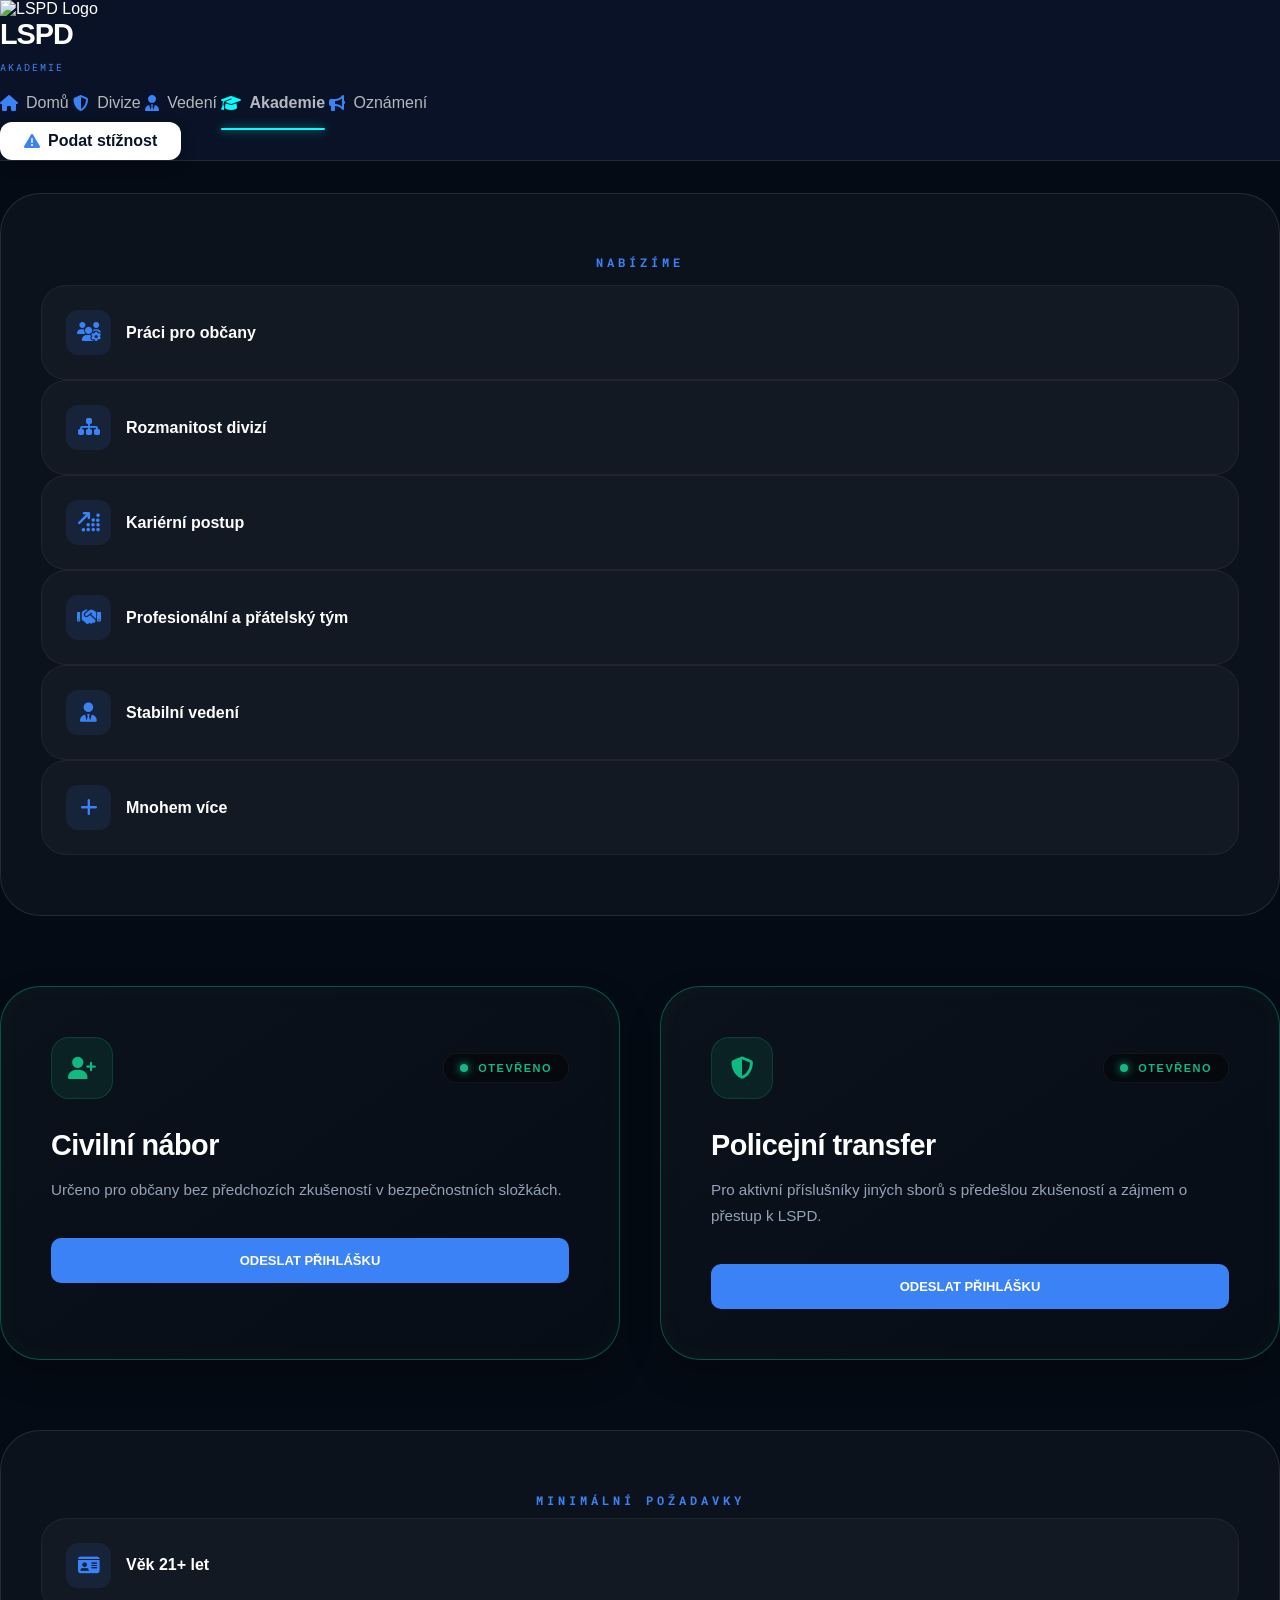
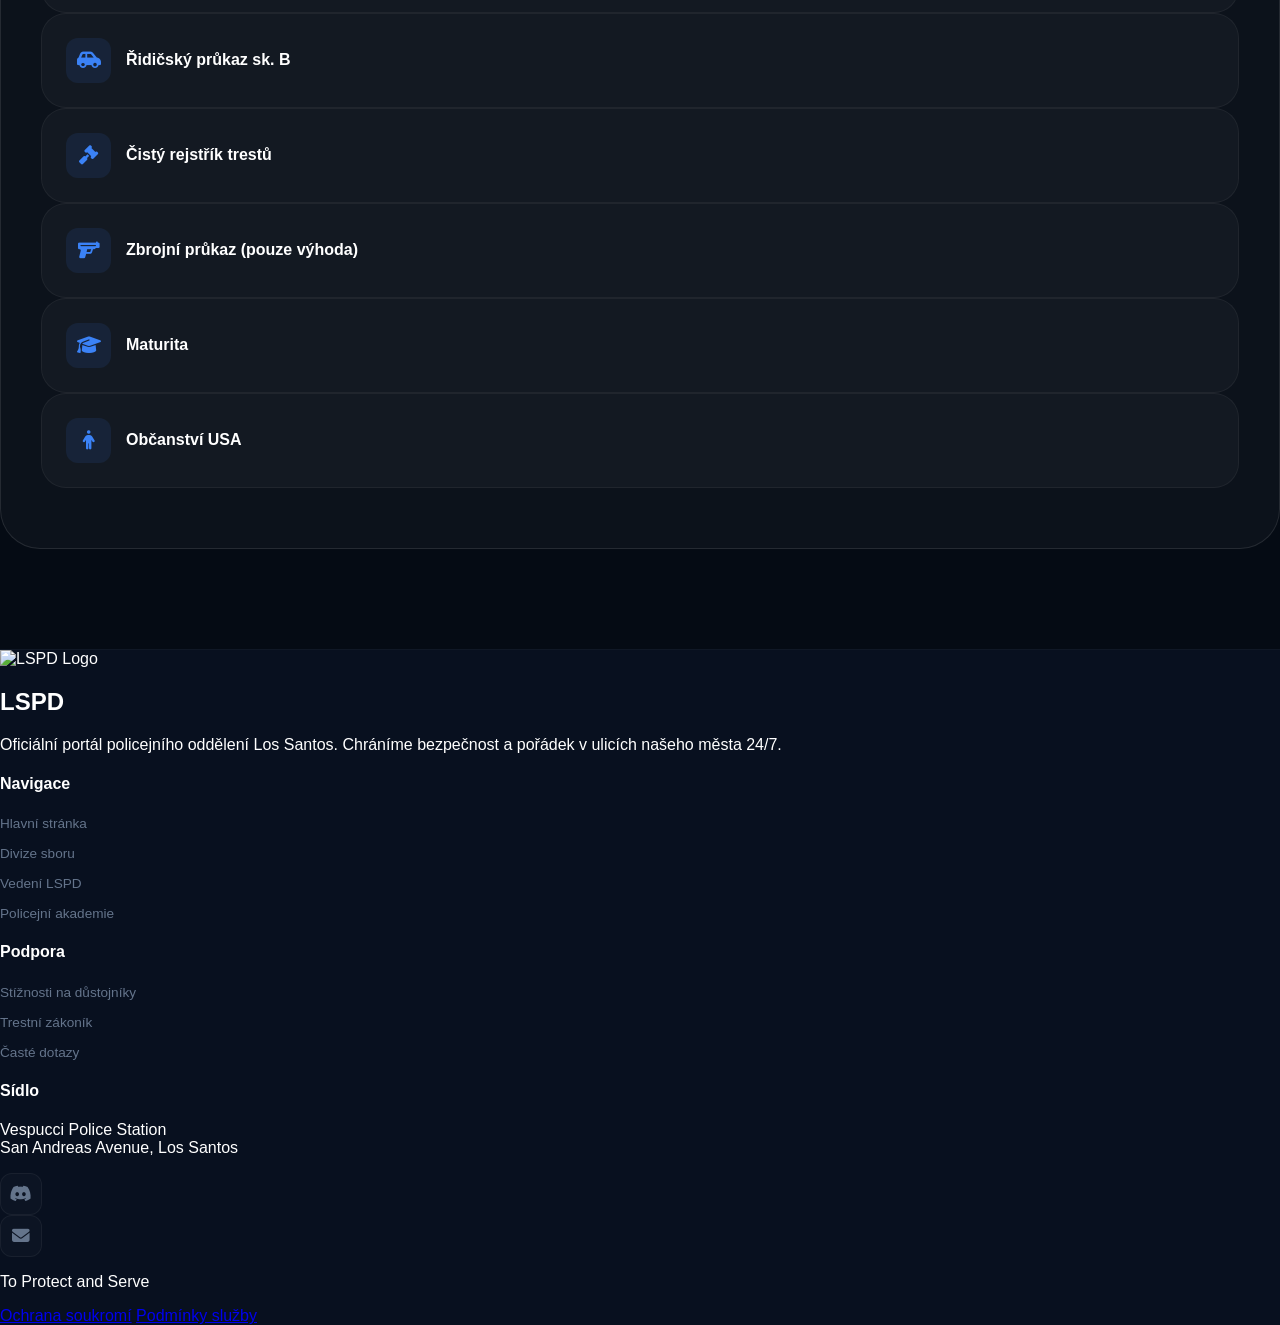
==== academy.html @ b04ff85b "Add files via upload" ====
<!DOCTYPE html>
<html lang="cs">
<head>
    <meta charset="UTF-8">
    <meta name="viewport" content="width=device-width, initial-scale=1.0">
    <title>LSPD | Akademie</title>
    <link rel="icon" type="image/png" href="https://static.wikia.nocookie.net/diamond-city/images/c/c0/LSPD.png">
    <script src="https://cdn.tailwindcss.com"></script>
    <link rel="stylesheet" href="https://cdnjs.cloudflare.com/ajax/libs/font-awesome/6.5.1/css/all.min.css">
    <link rel="stylesheet" href="style.css">
    <style>
  /* Toto okamžitě skryje modré zaškrtávací políčko v rohu */
  .alert-hide-check, input[type="checkbox"] {
    display: none !important;
  }

    .btn-aca { display: flex; align-items: center; justify-content: center; background: #3b82f6; color: #fff; font-weight: 800; text-transform: uppercase; letter-spacing: 1px; border-radius: 12px; height: 60px; width: 100%; text-decoration: none; transition: all 0.3s; border: none; cursor: pointer; font-size: 14px; gap: 10px; }
    .btn-aca:hover { background: #2563eb; transform: translateY(-2px); box-shadow: 0 5px 15px rgba(59,130,246,0.4); }
    .btn-aca.disabled { background: #2a3a4a !important; color: #576574 !important; cursor: not-allowed !important; pointer-events: none !important; transform: none !important; box-shadow: none !important; border: 1px solid rgba(255,255,255,0.05); }
    .mini-card-btn { display: flex; align-items: center; justify-content: center; background: #3b82f6; color: #fff; font-weight: 800; text-transform: uppercase; border-radius: 10px; height: 45px; width: 100%; text-decoration: none; transition: all 0.3s; font-size: 13px; }
    .mini-card-btn:hover { background: #2563eb; transform: translateY(-2px); }
/* TADY JE TEN AUTOMATICKÝ ZÁMEK */
    .status-closed .mini-card-btn { background: #2a3a4a !important; color: #576574 !important; pointer-events: none !important; cursor: not-allowed !important; transform: none !important; box-shadow: none !important; }
/* Volitelně: zčervenání tečky a textu v headeru, když je closed */
    .status-closed .mini-dot { background: #ef4444; }
    .status-closed .mini-status-text { color: #ef4444; }

</style>
</head>
<body class="bg-[#0a1428]">

    <header class="navbar bg-[#0a1428]/95 border-b border-slate-700 sticky top-0 z-50 backdrop-blur-xl">
        <div class="emergency-wrapper">
    <input type="checkbox" id="close-alert" class="alert-hide-check">
    
    <div class="emergency-bar emergency-active">
        <div class="alert-pulse-bg"></div>
        <div class="alert-inner">
            <div class="alert-left">
                <div class="alert-blink-icon">
                    <i class="fa-solid fa-triangle-exclamation"></i>
                </div>
                <div class="alert-text-group">
                    <span class="alert-tag">Nouzový stav</span>
                    <p class="alert-main-text">Zvýšená kriminalita!</p>
                </div>
            </div>
            <label for="close-alert" class="alert-close-btn">
                <i class="fa-solid fa-xmark"></i>
            </label>
        </div>
    </div>
</div>
       
        <div class="max-w-screen-2xl mx-auto px-8 py-5 flex items-center justify-between">
            <div class="flex items-center gap-x-3">
                <img src="https://static.wikia.nocookie.net/diamond-city/images/c/c0/LSPD.png" alt="LSPD Logo" class="h-12 w-auto">
                <div>
                    <h1 class="text-3xl font-bold tracking-tighter text-white">LSPD</h1>
                    <p class="text-[10px] text-blue-400 font-mono tracking-widest -mt-1 uppercase">Akademie</p>
                </div>
            </div>

            <nav class="hidden lg:flex items-center gap-x-8 text-sm font-medium text-white">
                <a href="index.html" class="nav-link"><i class="fa-solid fa-house"></i> Domů</a>
                <a href="divize.html" class="nav-link"><i class="fa-solid fa-shield-halved"></i> Divize</a>
                <a href="vedeni.html" class="nav-link"><i class="fa-solid fa-user-tie"></i> Vedení</a>
                <a href="academy.html" class="nav-link active-link"><i class="fa-solid fa-graduation-cap"></i> Akademie</a>
                <a href="news.html" class="nav-link"><i class="fa-solid fa-bullhorn"></i> Oznámení</a>
            </nav>

            <div class="flex items-center gap-x-4">
                <a href="https://docs.google.com/forms/d/e/1FAIpQLSdk6mGmSan4uDUZUjz5eqShdD3J2PFtNVbVT1d-BDWwVxjZ7Q/viewform?usp=dialog" class="px-6 py-2.5 bg-white text-[#0a1428] hover:bg-red-600 hover:text-white font-semibold text-sm rounded-xl transition-all flex items-center gap-x-2">
                    <i class="fa-solid fa-triangle-exclamation"></i> Podat stížnost
                </a>
            </div>
        </div>
    </header>

<main class="main-content max-w-screen-xl mx-auto px-8 py-12">
    <div class="big-address-card1 ">
        <span class="section-label mb-8 block">Nabízíme</span>
        <div class="grid grid-cols-1 md:grid-cols-3 gap-6">
            <div class="req-item">
                <div class="req-icon"><i class="fa-solid fa-users-gear"></i></div>
                <div class="req-text">Práci pro občany</div>
            </div>
            <div class="req-item">
                <div class="req-icon"><i class="fa-solid fa-sitemap"></i></div>
                <div class="req-text">Rozmanitost divizí</div>
            </div>
            <div class="req-item">
                <div class="req-icon"><i class="fa-solid fa-arrow-up-right-dots"></i></div>
                <div class="req-text">Kariérní postup</div>
            </div>
            <div class="req-item">
                <div class="req-icon"><i class="fa-solid fa-handshake"></i></div>
                <div class="req-text">Profesionální a přátelský tým</div>
            </div>
            <div class="req-item">
                <div class="req-icon"><i class="fa-solid fa-user-tie"></i></div>
                <div class="req-text">Stabilní vedení</div>
            </div>
            <div class="req-item">
                <div class="req-icon"><i class="fa-solid fa-plus"></i></div>
                <div class="req-text">Mnohem více</div>
            </div>
    
        </div>
    </div>
    
    <div class="recruitment-flex-row">
    
    <div class="recruitment-mini-card status-open">
        <div class="mini-card-content">
            <div class="mini-card-header">
                <div class="mini-icon-circle"><i class="fa-solid fa-user-plus"></i></div>
                <div class="mini-status-badge">
                    <span class="mini-dot"></span>
                    <span class="mini-status-text">Otevřeno
                    </span>
                </div>
            </div>
            <h3 class="mini-card-title">Civilní nábor</h3>
            <p class="mini-card-desc">Určeno pro občany bez předchozích zkušeností v bezpečnostních složkách.</p>
            <a href="https://docs.google.com/forms/d/e/1FAIpQLSccGcQjpF6ZzkgGI678cYrGdLzcB1Rc6gubjPWEgQ5ZzR4aVg/viewform?usp=dialog" class="mini-card-btn">Odeslat přihlášku</a>
        </div>
    </div>

    <div class="recruitment-mini-card status-open">
        <div class="mini-card-content">
            <div class="mini-card-header">
                <div class="mini-icon-circle"><i class="fa-solid fa-shield-halved"></i></div>
                <div class="mini-status-badge">
                    <span class="mini-dot"></span>
                    <span class="mini-status-text">Otevřeno</span>
                </div>
            </div>
            <h3 class="mini-card-title">Policejní transfer</h3>
            <p class="mini-card-desc">Pro aktivní příslušníky jiných sborů s předešlou zkušeností a zájmem o přestup k LSPD.</p>
            <a href="https://docs.google.com/forms/d/e/1FAIpQLSeSwsR0RY7hvR1oVAQgV0oMVDDzqEyqUZD5G6RPTfzHWfPNFA/viewform?usp=dialog" class="mini-card-btn">Odeslat přihlášku</a>
        </div>
        </div>
        </div>
    </div>

</div>

    <div class="big-address-card !py-10" >
        <span class="section-label mb-8 block">Minimální požadavky</span>
        <div class="grid grid-cols-1 md:grid-cols-3 gap-6">
            <div class="req-item">
                <div class="req-icon"><i class="fa-solid fa-id-card"></i></div>
                <div class="req-text">Věk 21+ let</div>
            </div>
            <div class="req-item">
                <div class="req-icon"><i class="fa-solid fa-car-side"></i></div>
                <div class="req-text">Řidičský průkaz sk. B</div>
            </div>
            <div class="req-item">
                <div class="req-icon"><i class="fa-solid fa-gavel"></i></div>
                <div class="req-text">Čistý rejstřík trestů</div>
            </div>
            <div class="req-item">
                <div class="req-icon"><i class="fa-solid fa-gun"></i></div>
                <div class="req-text">Zbrojní průkaz (pouze výhoda)</div>
            </div>
            <div class="req-item">
                <div class="req-icon"><i class="fa-solid fa-graduation-cap"></i></div>
                <div class="req-text">Maturita</div>
            </div>
            <div class="req-item">
                <div class="req-icon"><i class="fa-solid fa-person"></i></div>
                <div class="req-text">Občanství USA</div>
            </div>
        </div>
    </div>

</main>

  <footer class="main-footer">
    <div class="max-w-screen-2xl mx-auto px-8 py-16">
        <div class="grid grid-cols-1 md:grid-cols-4 gap-12 mb-16">
            
            <div class="md:col-span-1">
                <div class="flex items-center gap-x-3 mb-6">
                    <img src="https://static.wikia.nocookie.net/diamond-city/images/c/c0/LSPD.png" alt="LSPD Logo" class="h-10 w-auto opacity-80">
                    <h2 class="text-2xl font-black tracking-tighter text-white">LSPD</h2>
                </div>
                <p class="text-slate-500 text-sm leading-relaxed">
                    Oficiální portál policejního oddělení Los Santos. Chráníme bezpečnost a pořádek v ulicích našeho města 24/7.
                </p>
            </div>

            <div>
                <h4 class="text-white font-bold uppercase text-xs tracking-widest mb-6">Navigace</h4>
                <ul class="footer-links">
                    <li><a href="index.html">Hlavní stránka</a></li>
                    <li><a href="divize.html">Divize sboru</a></li>
                    <li><a href="vedeni.html">Vedení LSPD</a></li>
                    <li><a href="academy.html">Policejní akademie</a></li>
                </ul>
            </div>

            <div>
                <h4 class="text-white font-bold uppercase text-xs tracking-widest mb-6">Podpora</h4>
                <ul class="footer-links">
                    <li><a href="https://docs.google.com/forms/d/1sW8FSomtoTWtTk2x8ZR8gZJqjrSR2MvSDOze3cM3F0Y/edit?chromeless=1">Stížnosti na důstojníky</a></li>
                    <li><a href="https://discord.gg/twQmHkRu5R">Trestní zákoník</a></li>
                    
                    <li><a href="#">Časté dotazy</a></li>
                </ul>
            </div>

            <div>
                <h4 class="text-white font-bold uppercase text-xs tracking-widest mb-6">Sídlo</h4>
                <p class="text-slate-500 text-sm mb-4">
                    Vespucci Police Station<br>
                    San Andreas Avenue, Los Santos
                </p>
                <div class="flex gap-4">
                    <a href="#" class="footer-social-icon"><i class="fa-brands fa-discord"></i></a>
                    <a href="https://docs.google.com/forms/d/1-U0PTSVVx-R2bm7Mfep4bvLITmagsBzN_9uMXjS5U7w/viewform?edit_requested=true" class="footer-social-icon"><i class="fa-solid fa-envelope"></i></a>
                </div>
            </div>

        </div>

        <div class="pt-8 border-t border-white/5 flex flex-col md:flex-row justify-between items-center gap-4">
            <p class="text-slate-600 text-xs font-medium uppercase tracking-widest">
                 To Protect and Serve
            </p>
            <div class="flex gap-6">
                <a href="#" class="text-slate-600 hover:text-white text-[10px] uppercase font-bold tracking-tighter transition-colors">Ochrana soukromí</a>
                <a href="#" class="text-slate-600 hover:text-white text-[10px] uppercase font-bold tracking-tighter transition-colors">Podmínky služby</a>
            </div>
        </div>
    </div>
</footer>

</body>
</html>
---- style.css ----
@import url('https://fonts.googleapis.com/css2?family=Inter:wght@400;600;700;800&family=Roboto+Mono:wght@700&display=swap');

:root {
    --accent: #3b82f6;
    --border: rgba(255, 255, 255, 0.1);
    --aqua: #00ffff;
    --academy-blue: #3b82f6;
    --academy-cyan: #06b6d4;
    --academy-green: #10b981;
    --academy-red: #ef4444;
    --academy-bg-card: rgba(255, 255, 255, 0.02);
    --academy-border: rgba(255, 255, 255, 0.05);
}

/* --- TITULKY SEKCÍ --- */
.section-title-box {
    text-align: center;
    margin-bottom: 3rem;
    }
.section-label {
    color: var(--accent);
    font-family: 'Roboto Mono', monospace;
    font-size: 0.75rem;
    letter-spacing: 4px;
    text-transform: uppercase;
    font-weight: 700;
    /* ... tvoje stávající věci ... */
    display: block !important; /* Důležité, aby margin fungoval */
    margin-bottom: 15px !important; /* Tohle vytvoří mezeru pod nápisem LOKÁCIE */

}
.section-title {
    color: white;
    font-size: 30px;
    font-weight: 800;
    margin-top: 10px;
}

/* Toto opraví mezeru u LOKÁCIE a KRONIKA */
.section-title-box .section-label {
    display: block !important;
    margin-bottom: 25px !important; /* Tady si nastav mezeru, jakou chceš */
}

/* Toto zajistí, aby štítky UVNITŘ karet (jako Administratíva) zůstaly v pořádku */
.big-address-card .section-label {
    display: inline-block !important;
    margin-bottom: 10px !important;
}
/* --- ADRESOVÉ KARTY --- */
.big-address-card {
    background: rgba(255, 255, 255, 0.03);
    border: 1px solid var(--border);
    padding: 60px 40px;
    border-radius: 40px !important; 
    text-align: center;
    transition: 0.4s ease;
    color: white;
/* ... tvoje stávající věci ... */
    margin-left: auto !important;
    margin-right: auto !important;
    max-width: 1200px; /* Nastav šířku, aby nebyla přes celou obrazovku */
    margin-top: 50px;
    
}

.big-address-card1 {
    background: rgba(255, 255, 255, 0.03);
    border: 1px solid var(--border);
    padding: 60px 40px;
    border-radius: 40px !important; 
    text-align: center;
    transition: 0.4s ease;
    color: white;
/* ... tvoje stávající věci ... */
    margin-left: auto !important;
    margin-right: auto !important;
    max-width: 1200px; /* Nastav šířku, aby nebyla přes celou obrazovku */
    
    margin-bottom: 50px;
}



.big-address-card:hover {
    transform: translateY(-10px);
    border-color: var(--accent);
    background: rgba(59, 130, 246, 0.02);
    color: aqua;
}
.big-address-card1:hover {
    transform: translateY(-10px);
    border-color: var(--accent);
    background: rgba(59, 130, 246, 0.02);
    color: aqua;
}



.icon-circle {
    width: 80px;
    height: 80px;
    background: rgba(59, 130, 246, 0.1);
    color: var(--accent);
    border-radius: 50%;
    margin: 0 auto 30px;
    display: flex;
    align-items: center;
    justify-content: center;
    font-size: 2rem;
    box-shadow: 0 0 20px rgba(59, 130, 246, 0.1);
}

/* --- MEGA KARTA PRÍBEHU --- */
.story-mega-card {
    background: rgba(255, 255, 255, 0.02) !important;
    border: 1px solid var(--border) !important;
    border-radius: 50px !important; 
    padding: 60px !important;
    max-width: 900px;
    margin: 0 auto;
}

.story-entry {
    display: flex;
    gap: 30px;
}

.story-marker {
    display: flex;
    flex-direction: column;
    align-items: center;
}

.marker-dot {
    width: 12px;
    height: 12px;
    background: var(--accent);
    border-radius: 50%;
}

.marker-line {
    width: 2px;
    flex-grow: 1;
    background: rgba(59, 130, 246, 0.2);
    margin: 5px 0;
}

.story-info {
    padding-bottom: 50px;
}

.story-year {
    color: var(--accent);
    font-family: 'Roboto Mono', monospace;
    font-weight: 700;
    font-size: 0.8rem;
}

.story-info h3 {
    color: white;
    font-size: 1.5rem;
    font-weight: 700;
    margin: 5px 0;
}

.story-info p {
    color: #94a3b8;
    line-height: 1.7;
}

.shadow-glow {
    box-shadow: 0 0 15px var(--accent);
}

.last-entry .story-info { padding-bottom: 0; }

/* --- NAVBAR --- */
.navbar {
    background-color: rgba(10, 20, 40, 0.95) !important;
    backdrop-filter: blur(15px) !important;
    -webkit-backdrop-filter: blur(15px) !important;
    border-bottom: 1px solid rgba(255, 255, 255, 0.1) !important;
    position: sticky;
    top: 0;
    z-index: 1000;
    transition: all 0.3s ease;
}

.navbar h1 {
    font-size: 1.8rem !important;
    font-weight: 800 !important;
    letter-spacing: -1px;
    margin: 0;
    color: #ffffff;
}

.navbar .text-blue-400 {
    color: #3b82f6 !important;
    font-family: 'Roboto Mono', monospace;
    font-size: 10px;
    letter-spacing: 2px;
    text-transform: uppercase;
}

.navbar a {
    text-transform: none !important;
    position: relative;
    display: inline-flex; 
    align-items: center;
    gap: 8px;
    padding: 10px 0; 
    color: rgba(255, 255, 255, 0.7) !important;
    transition: all 0.3s ease;
    text-decoration: none !important;
}

.nav-link {
    color: rgba(255, 255, 255, 0.7) !important;
    display: flex;
    align-items: center;
    gap: 8px;
    position: relative;
    padding: 5px 0;
    transition: all 0.3s ease;
    white-space: nowrap;
}

.nav-link:hover {
    color: #3b82f6 !important;
}

.active-link {
    color: #00ffff !important;
    font-weight: 700 !important;
}

.active-link::after {
    content: '';
    position: absolute;
    bottom: -8px;
    left: 0;
    width: 100%;
    height: 2px;
    background: #00ffff;
    box-shadow: 0 0 10px rgba(0, 255, 255, 0.8);
    border-radius: 10px;
}

.active-link i {
    color: #00ffff !important;
}

.navbar a:not(.active-link)::after {
    display: none;
}

.navbar i {
    font-size: 1rem;
    color: #3b82f6;
}

.navbar a.bg-white {
    background-color: #ffffff !important;
    color: #0a1428 !important;
    padding: 10px 24px !important;
    border-radius: 12px !important;
    font-weight: 700 !important;
    box-shadow: 0 4px 15px rgba(0, 0, 0, 0.2);
}

.navbar a.bg-white:hover {
    background-color: #ef4444 !important;
    color: #ffffff !important;
    box-shadow: 0 0 20px rgba(239, 68, 68, 0.4);
}

main {
    margin-top: 2rem;
    background-image: ;
}

html {
    scroll-padding-top: 90px;
}

/* --- !!! NOVÉ STYLY PRO DIVIZE S FIXNÍM GRIDEM !!! --- */

.division-row {
    display: grid;
    gap: 24px;
    margin-bottom: 24px;
    width: 100%;
}

/* Specifické rozložení řádků podle tvého přání */
.row-3 { grid-template-columns: repeat(3, 1fr); }
.row-4 { grid-template-columns: repeat(4, 1fr); }
.row-2 { grid-template-columns: repeat(2, 1fr); }

.division-card {
    background: linear-gradient(145deg, rgba(255, 255, 255, 0.05) 0%, rgba(255, 255, 255, 0.02) 100%);
    border: 1px solid rgba(255, 255, 255, 0.08);
    border-radius: 40px !important;
    padding: 40px 30px;
    display: flex;
    flex-direction: column;
    align-items: center;
    text-align: center;
    transition: all 0.5s cubic-bezier(0.23, 1, 0.32, 1);
    cursor: pointer;
    overflow: hidden;
    position: relative;
}

.division-card:hover {
    transform: translateY(-12px);
    background: linear-gradient(145deg, rgba(59, 130, 246, 0.08) 0%, rgba(10, 20, 40, 0.5) 100%);
    border-color: var(--aqua);
    box-shadow: 0 20px 40px rgba(0, 0, 0, 0.4);
}

/* Vnitřní ikona divize */
.division-card .icon-circle {
    width: 75px;
    height: 75px;
    background: rgba(255, 255, 255, 0.03);
    border-radius: 22px; 
    margin: 0 auto 20px auto;
    border: 1px solid rgba(255, 255, 255, 0.1);
    box-shadow: none;
    display: flex;
    align-items: center;
    justify-content: center;
}

.division-card:hover .icon-circle {
    transform: scale(1.1) rotate(5deg);
    border-color: currentColor;
    box-shadow: 0 0 25px currentColor;
    background: rgba(255, 255, 255, 0.05);
}

/* Texty v divizích */
.division-card h3.name {
    color: #ffffff !important;
    font-size: 1.6rem;
    font-weight: 800;
    margin-bottom: 5px;
    letter-spacing: -0.5px;
}

.division-card .div-short {
    color: var(--accent);
    font-size: 0.95rem;
    font-weight: 700;
    margin-top: 2px;
}

/* Vysouvací detail pod nadpisem */
.division-card .div-detail {
    max-height: 0;
    opacity: 0;
    transition: all 0.6s cubic-bezier(0.23, 1, 0.32, 1);
    width: 100%;
}

.division-card:hover .div-detail {
    max-height: 500px;
    opacity: 1;
    margin-top: 25px;
}

.division-card .div-detail p {
    color: #cbd5e1 !important;
    font-size: 0.9rem;
    line-height: 1.6;
    margin-bottom: 20px;
}

/* Leader Box (Vedení divize) */
.division-card .leader-box {
    padding: 15px 20px;
    background: rgba(0, 0, 0, 0.3);
    border-radius: 25px;
    border: 1px solid rgba(255, 255, 255, 0.05);
    text-align: center;
    width: 100%;
    display: flex;
    flex-direction: column;
}

.division-card .leader-box .rank-label {
    color: var(--aqua) !important;
    font-size: 0.7rem;
    font-weight: 800;
    letter-spacing: 1.5px;
    margin-bottom: 2px;
}

.division-card .leader-box .leader-name {
    color: #ffffff !important;
    font-size: 1rem;
    font-weight: 700;
    margin: 0;
}

/* --- VEDENIE CARDS (ZACHOVÁNO) --- */
.leader-card {
    background: rgba(255, 255, 255, 0.02);
    border: 1px solid rgba(255, 255, 255, 0.08);
    border-radius: 40px !important;
    overflow: hidden;
    transition: all 0.4s ease;
}

.leader-card:hover {
    transform: translateY(-10px);
    border-color: var(--aqua);
    background: rgba(0, 255, 255, 0.02);
    box-shadow: 0 20px 40px rgba(0, 0, 0, 0.4);
}

.leader-img-container {
    position: relative;
    width: 100%;
    height: 350px;
    overflow: hidden;
}

.leader-img-container img {
    width: 100%;
    height: 100%;
    object-fit: cover;
    transition: transform 0.5s ease;
}

.leader-card:hover img {
    transform: scale(1.05);
}

.rank-tag {
    position: absolute;
    bottom: 20px;
    left: 20px;
    background: #3b82f6;
    color: white;
    padding: 6px 16px;
    border-radius: 12px;
    font-size: 0.75rem;
    font-weight: 800;
    text-transform: uppercase;
    letter-spacing: 1px;
}

.leader-info {
    padding: 30px;
    text-align: left;
}

.leader-callsign {
    color: var(--aqua);
    font-family: 'Roboto Mono', monospace;
    font-size: 0.85rem;
    font-weight: 700;
    margin-bottom: 15px;
}

/* KARTY ROSTERU (ZACHOVÁNO) */
.card-vertical {
    display: flex;
    flex-direction: column;
    transition: all 0.3s ease;
}

.card-vertical:hover {
    transform: translateY(-5px);
    border-color: rgba(0, 255, 255, 0.4);
    background: rgba(0, 255, 255, 0.02);
}

.rank-label { letter-spacing: 2px; font-size:medium; }
.insignia { font-family: 'Roboto Mono', monospace; font-weight: bold; }
.name { letter-spacing: -0.5px; }

/* Responzivita pro řádky */
@media (max-width: 1024px) {
    .row-3, .row-4, .row-2 { grid-template-columns: repeat(2, 1fr); }
}
@media (max-width: 640px) {
    .row-3, .row-4, .row-2 { grid-template-columns: 1fr; }
}

/* --- ACADEMY PREMIUM STYLES --- */

/* --- ZÁKLADNÉ NASTAVENIE KARIET --- */
.academy-card {
    background: var(--academy-bg-card);
    border: 1px solid var(--academy-border);
    border-radius: 40px !important;
    padding: 40px;
    position: relative;
    transition: all 0.4s cubic-bezier(0.4, 0, 0.2, 1);
    height: 100%;
}

.academy-card:hover {
    transform: translateY(-8px);
    background: rgba(255, 255, 255, 0.04);
    border-color: rgba(59, 130, 246, 0.2);
    box-shadow: 0 20px 40px rgba(0, 0, 0, 0.3);
}

/* --- RECRUITMENT STATUS CARD (Hero Banner) --- */
.recruitment-status-card {
    position: relative;
    padding: 60px 40px;
    border-radius: 40px !important;
    background: #0f172a;
    border: 1px solid var(--academy-border);
    overflow: hidden;
    transition: all 0.5s ease;
}

.card-overlay {
    position: absolute;
    inset: 0;
    background: radial-gradient(circle at 50% 0%, rgba(59, 130, 246, 0.15) 0%, transparent 70%);
    pointer-events: none;
    transition: background 0.5s ease;
}

.status-badge {
    background: rgba(255, 255, 255, 0.05);
    border: 1px solid rgba(255, 255, 255, 0.1);
    padding: 6px 14px;
    border-radius: 12px;
    font-size: 11px;
    font-weight: 800;
    color: #94a3b8;
    text-transform: uppercase;
    letter-spacing: 2px;
}

.status-main-text {
    font-size: clamp(2.5rem, 6vw, 4rem);
    font-weight: 950;
    line-height: 1;
    text-transform: uppercase;
    letter-spacing: -2px;
    font-style: italic;
    margin: 15px 0;
}

.status-line {
    width: 80px;
    height: 6px;
    border-radius: 3px;
    margin-bottom: 20px;
}

/* --- STATUS LOGIKA (DYNAMICKÉ FARBY) --- */
/* Otvorený nábor */
.status-open .status-main-text { color: var(--academy-green); text-shadow: 0 0 30px rgba(16, 185, 129, 0.3); }
.status-open .status-line { background: var(--academy-green); box-shadow: 0 0 20px var(--academy-green); }
.status-open .pulse-dot { background: var(--academy-green); box-shadow: 0 0 10px var(--academy-green); animation: pulse-green 2s infinite; }

/* Zatvorený nábor */
.status-closed .status-main-text { color: var(--academy-red); text-shadow: 0 0 30px rgba(239, 68, 68, 0.3); }
.status-closed .status-line { background: var(--academy-red); box-shadow: 0 0 20px var(--academy-red); }
.status-closed .pulse-dot { background: var(--academy-red); box-shadow: 0 0 10px var(--academy-red); animation: pulse-red 2s infinite; }
.status-closed .card-overlay { background: radial-gradient(circle at 50% 0%, rgba(239, 68, 68, 0.12) 0%, transparent 70%); }
.status-closed .apply-action-btn { opacity: 0.5; pointer-events: none; filter: grayscale(1); }

/* --- TLAČIDLÁ PRIHLÁŠOK --- */
.apply-action-btn {
    display: inline-flex;
    align-items: center;
    justify-content: center;
    background: #ffffff;
    color: #0a1428;
    border-radius: 20px;
    font-weight: 900;
    font-size: 16px;
    text-transform: uppercase;
    padding: 18px 35px;
    transition: all 0.3s cubic-bezier(0.4, 0, 0.2, 1);
    box-shadow: 0 10px 30px rgba(255, 255, 255, 0.1);
}

.apply-action-btn:hover {
    transform: scale(1.05) translateY(-3px);
    background: var(--academy-blue);
    color: #ffffff;
    box-shadow: 0 15px 40px rgba(59, 130, 246, 0.4);
}

/* --- POŽIADAVKY (REQS) --- */
.req-item {
    background: rgba(255, 255, 255, 0.03);
    border: 1px solid var(--academy-border);
    padding: 24px;
    border-radius: 25px;
    display: flex;
    align-items: center;
    gap: 15px;
    transition: all 0.3s ease;
}

.req-item:hover {
    background: rgba(59, 130, 246, 0.05);
    border-color: rgba(59, 130, 246, 0.3);
    transform: translateX(10px);
}

.req-icon {
    width: 45px;
    height: 45px;
    background: rgba(59, 130, 246, 0.1);
    color: var(--academy-blue);
    border-radius: 12px;
    display: flex;
    align-items: center;
    justify-content: center;
    font-size: 1.2rem;
}

.req-text {
    color: white;
    font-weight: 700;
}

/* --- TRANSFER PANEL (PREMIUM STYLE) --- */
.transfer-panel {
    background: linear-gradient(135deg, rgba(6, 182, 212, 0.08) 0%, rgba(255, 255, 255, 0.01) 100%);
    border-color: rgba(6, 182, 212, 0.2);
}

.transfer-panel:hover {
    border-color: var(--academy-cyan);
    box-shadow: 0 20px 40px rgba(6, 182, 212, 0.15);
}

.icon-box-premium {
    width: 60px;
    height: 60px;
    background: rgba(6, 182, 212, 0.1);
    border-radius: 18px;
    display: flex;
    align-items: center;
    justify-content: center;
}

/* --- ANIMÁCIE --- */
.pulse-dot {
    width: 10px;
    height: 10px;
    border-radius: 50%;
}

@keyframes pulse-green {
    0% { transform: scale(1); opacity: 1; }
    100% { transform: scale(2.8); opacity: 0; }
}

@keyframes pulse-red {
    0% { transform: scale(1); opacity: 1; }
    100% { transform: scale(2.8); opacity: 0; }
}

/* Fix pre responzivitu textu */
@media (max-width: 768px) {
    .recruitment-status-card { padding: 40px 25px; }
    .status-main-text { font-size: 2.2rem; }
}

/* --- STATUS FARBY (DYNAMICKÉ FARBY + BORDER) --- */

/* Otvorený nábor (Zelený) */
.status-open.recruitment-status-card {
    border-color: rgba(16, 185, 129, 0.4) !important; /* Zelený okraj */
    box-shadow: 0 0 40px rgba(16, 185, 129, 0.1);    /* Jemná vonkajšia žiara */
}
.status-open .status-main-text { 
    color: var(--academy-green); 
    text-shadow: 0 0 30px rgba(16, 185, 129, 0.3); 
}
.status-open .status-line { 
    background: var(--academy-green); 
    box-shadow: 0 0 20px var(--academy-green); 
}
.status-open .pulse-dot { 
    background: var(--academy-green); 
    box-shadow: 0 0 10px var(--academy-green); 
    animation: pulse-green 2s infinite; 
}

/* Zatvorený nábor (Červený) */
.status-closed.recruitment-status-card {
    border-color: rgba(239, 68, 68, 0.4) !important; /* Červený okraj */
    box-shadow: 0 0 40px rgba(239, 68, 68, 0.1);      /* Jemná vonkajšia žiara */
}
.status-closed .status-main-text { 
    color: var(--academy-red); 
    text-shadow: 0 0 30px rgba(239, 68, 68, 0.3); 
}
.status-closed .status-line { 
    background: var(--academy-red); 
    box-shadow: 0 0 20px var(--academy-red); 
}
.status-closed .pulse-dot { 
    background: var(--academy-red); 
    box-shadow: 0 0 10px var(--academy-red); 
    animation: pulse-red 2s infinite; 
}
.status-closed .card-overlay { 
    background: radial-gradient(circle at 50% 0%, rgba(239, 68, 68, 0.12) 0%, transparent 70%); 
}


/* --- UNIFIED FOOTER STYLES --- */

.main-footer {
    background-color: #08101f; /* Ešte o niečo tmavšia ako body */
    border-top: 1px solid rgba(255, 255, 255, 0.03);
    margin-top: 100px;
}

.footer-links {
    list-style: none;
    padding: 0;
    margin: 0;
}

.footer-links li {
    margin-bottom: 12px;
}

.footer-links a {
    color: #64748b; /* Slate-500 */
    text-decoration: none;
    font-size: 0.85rem;
    font-weight: 500;
    transition: all 0.3s ease;
}

.footer-links a:hover {
    color: var(--accent); /* Tvoja modrá farba */
    padding-left: 5px; /* Jemný posun pri hoveri */
}

.footer-social-icon {
    width: 40px;
    height: 40px;
    background: rgba(255, 255, 255, 0.03);
    border: 1px solid rgba(255, 255, 255, 0.05);
    border-radius: 12px;
    display: flex;
    align-items: center;
    justify-content: center;
    color: #94a3b8;
    font-size: 1.1rem;
    transition: all 0.3s ease;
    text-decoration: none;
}

.footer-social-icon:hover {
    background: var(--accent);
    color: white;
    transform: translateY(-3px);
    box-shadow: 0 5px 15px rgba(59, 130, 246, 0.3);
}

/* Fix pre plynulé scrollovanie a okraje */
@media (max-width: 768px) {
    .main-footer { text-align: center; }
    .main-footer .flex, .main-footer .flex-col { align-items: center; justify-content: center; }
    .footer-links a:hover { padding-left: 0; }
}


/* --- NEWS / ANNOUNCEMENTS --- */

/* --- NEWS / ANNOUNCEMENTS --- */

/* --- NEWS / ANNOUNCEMENTS --- */

/* --- NEWS / ANNOUNCEMENTS --- */

/* --- NEWS / ANNOUNCEMENTS --- */

/* Badge "Tlačová správa" - OPRAVA ČERNÉ BARVY */
/* --- JEDNA UNIVERZÁLNÍ KARTA - OPRAVA --- */

.news-card-wrapper {
    display: grid;
    grid-template-columns: 1.2fr 1fr;
    background: #0f172a; /* Tmavé pozadí karty */
    border: 1px solid rgba(255, 255, 255, 0.05);
    border-radius: 40px !important;
    overflow: hidden;
    min-height: 380px;
    height: auto;
    position: relative;
    margin-bottom: 30px;
}

.news-main-card {
    padding: 50px;
    display: flex;
    flex-direction: column;
    justify-content: center;
    z-index: 2;
}

/* TEXTY - OPRAVA ČERNÉ BARVY */
.card-title {
    color: #ffffff !important;
    font-size: 2.8rem;
    font-weight: 900;
    font-style: italic;
    text-transform: uppercase;
    line-height: 1.1;
    margin: 15px 0;
}

.card-text {
    color: #94a3b8 !important; /* Světle šedá čitelná barva */
    font-size: 1rem;
    line-height: 1.6;
}

.news-badge {
    color: #3b82f6 !important;
    font-family: 'Roboto Mono', monospace;
    font-size: 10px;
    font-weight: 800;
    letter-spacing: 2px;
    text-transform: uppercase;
}

.news-date {
    color: rgba(255, 255, 255, 0.3) !important;
    font-family: 'Roboto Mono', monospace;
    font-size: 10px;
    margin-left: 10px;
}

/* ROZBALOVACÍ LOGIKA (ČISTÉ CSS) */
.news-toggle { display: none; } /* Skrytí checkboxu */

.expandable-content {
    max-height: 0;
    overflow: hidden;
    opacity: 0;
    transition: all 0.6s cubic-bezier(0.4, 0, 0.2, 1);
}

.content-divider {
    height: 1px;
    background: rgba(255, 255, 255, 0.05);
    margin: 20px 0;
}

/* AKCE PŘI ZAŠKRTNUTÍ */
.news-toggle:checked ~ .news-main-card .expandable-content {
    max-height: 1000px;
    opacity: 1;
}

/* TLAČÍTKO */
.read-more-btn {
    cursor: pointer;
    margin-top: 30px;
    color: #3b82f6;
    font-weight: 900;
    text-transform: uppercase;
    font-size: 11px;
    display: inline-flex;
    align-items: center;
}

.read-more-btn .hide-text { display: none; }

.news-toggle:checked ~ .news-main-card .read-more-btn .show-text { display: none; }
.news-toggle:checked ~ .news-main-card .read-more-btn .hide-text { display: inline-block; }

/* OBRÁZEK */
.card-image-side { position: relative; background: #1e293b; }
.card-image-side img { width: 100%; height: 100%; object-fit: cover; opacity: 0.8; }
.image-gradient { position: absolute; inset: 0; background: linear-gradient(90deg, #0f172a 0%, transparent 100%); }

/* RESPONZIVITA */
@media (max-width: 1024px) {
    .news-card-wrapper { grid-template-columns: 1fr; }
    .card-image-side { height: 250px; order: -1; }
    .image-gradient { background: linear-gradient(0deg, #0f172a 0%, transparent 100%); }
}

/* --- EMERGENCY BROADCAST BAR --- */

/*.emergency-wrapper{
    width: 100%;
    position: relative;
    z-index: 999;}  /* Aby byl nad vším ostatním */
.emergency-wrapper {
    display: none !important;
}

/* Skrytí checkboxu */
/* Definitivní skrytí toho zaškrtávacího políčka v rohu */ 

/* Logika zavření */
.alert-hide-check:checked + .emergency-bar {
    display: none;
}

.emergency-bar {
    background: #450a0a; /* Velmi tmavě červená */
    border-bottom: 2px solid #ef4444;
    padding: 15px 40px;
    position: relative;
    overflow: hidden;
}

.alert-pulse-bg {
    position: absolute;
    inset: 0;
    background: #ef4444;
    opacity: 0.05;
    animation: alert-pulse-anim 2s infinite ease-in-out;
}

.alert-inner {
    max-width: 1500px;
    margin: 0 auto;
    display: flex;
    align-items: center;
    justify-content: space-between;
    position: relative;
    z-index: 2;
}

.alert-left {
    display: flex;
    align-items: center;
    gap: 20px;
}

.alert-blink-icon {
    width: 40px;
    height: 40px;
    background: #ef4444;
    color: white;
    border-radius: 8px;
    display: flex;
    align-items: center;
    justify-content: center;
    font-size: 1.2rem;
    box-shadow: 0 0 15px rgba(239, 68, 68, 0.4);
    animation: alert-icon-blink 1s infinite alternate;
}

.alert-text-group {
    display: flex;
    flex-direction: column;
}

.alert-tag {
    color: #fca5a5;
    font-family: 'Roboto Mono', monospace;
    font-size: 9px;
    font-weight: 800;
    text-transform: uppercase;
    letter-spacing: 2px;
    margin-bottom: 2px;
}

.alert-main-text {
    color: #ffffff !important;
    font-weight: 700;
    font-size: 1rem;
    margin: 0 !important;
    text-transform: uppercase;
}

.alert-close-btn {
    cursor: pointer;
    color: rgba(255, 255, 255, 0.4);
    font-size: 1.2rem;
    transition: 0.3s;
}

.alert-close-btn:hover {
    color: white;
    transform: scale(1.1);
}

/* --- ANIMACE --- */

@keyframes alert-pulse-anim {
    0% { opacity: 0.05; }
    50% { opacity: 0.2; }
    100% { opacity: 0.05; }
}

@keyframes alert-icon-blink {
    from { transform: scale(1); box-shadow: 0 0 10px rgba(239, 68, 68, 0.4); }
    to { transform: scale(1.1); box-shadow: 0 0 25px rgba(239, 68, 68, 0.8); }
}

/* Responzivita */
@media (max-width: 768px) {
    .emergency-bar { padding: 15px 20px; }
    .alert-main-text { font-size: 0.85rem; }
    .alert-blink-icon { display: none; } /* Na mobilu schováme ikonu pro víc místa */
}

/* Když je checkbox zaškrtnutý, následující prvek .emergency-bar zmizí */
.alert-hide-check:checked + .emergency-bar {
    display: none;
}

/* --- NOVÝ NÁBOROVÝ GRID --- */
/* --- ACADEMY CARDS SIDE-BY-SIDE --- */

/* --- SMART ACADEMY SWITCHER --- */

/* --- PREMIUM ACADEMY SWITCHER --- */

.recruitment-flex-row {
    display: flex;
    gap: 40px; /* Větší mezera mezi levou a pravou kartou */
    width: 100%;
    padding: 20px 0;
    margin-top: 20px; /* Mezera od horního nápisu */
}

.recruitment-mini-card {
    flex: 1;
    background: linear-gradient(145deg, rgba(255, 255, 255, 0.03) 0%, rgba(255, 255, 255, 0.01) 100%);
    border: 1px solid rgba(255, 255, 255, 0.08);
    border-radius: 40px !important; /* Ještě o něco kulatější rohy pro "soft" vzhled */
    padding: 50px; /* Zvětšený vnitřní prostor pro text a tlačítko */
    transition: all 0.5s cubic-bezier(0.23, 1, 0.32, 1);
    position: relative;
    display: flex;
    flex-direction: column;
}

/* --- EFEKTY PRO OTEVŘENO (Zelená) --- */
.status-open {
    border-color: rgba(16, 185, 129, 0.4) !important;
    box-shadow: 0 15px 35px rgba(0, 0, 0, 0.2), inset 0 0 20px rgba(16, 185, 129, 0.05);
}
.status-open:hover {
    border-color: #10b981 !important;
    transform: translateY(-10px);
    box-shadow: 0 20px 40px rgba(16, 185, 129, 0.15);
}
.status-open .mini-icon-circle { 
    background: rgba(16, 185, 129, 0.1);
    color: #10b981; 
    border: 1px solid rgba(16, 185, 129, 0.2);
}

/* --- EFEKTY PRO ZAVŘENO (Červená) --- */
.status-closed {
    border-color: rgba(239, 68, 68, 0.3) !important;
    opacity: 0.85;
}
.status-closed:hover {
    transform: translateY(-5px);
    opacity: 1;
}
.status-closed .mini-icon-circle { 
    background: rgba(239, 68, 68, 0.1);
    color: #ef4444; 
    border: 1px solid rgba(239, 68, 68, 0.2);
}

/* --- VNITŘNÍ PRVKY --- */
.mini-card-header { 
    display: flex; 
    justify-content: space-between; 
    align-items: center; 
    margin-bottom: 30px; 
}

.mini-icon-circle { 
    width: 60px; 
    height: 60px; 
    border-radius: 18px; 
    display: flex; 
    align-items: center; 
    justify-content: center; 
    font-size: 1.4rem; 
    transition: 0.3s;
}

.mini-status-badge { 
    display: flex; 
    align-items: center; 
    gap: 10px; 
    background: rgba(0, 0, 0, 0.4); 
    padding: 8px 16px; 
    border-radius: 14px; 
    border: 1px solid rgba(255, 255, 255, 0.05);
}

.mini-dot { width: 8px; height: 8px; border-radius: 50%; }
.status-open .mini-dot { background: #10b981; box-shadow: 0 0 12px #10b981; animation: alert-pulse-anim 2s infinite; }
.status-closed .mini-dot { background: #ef4444; }

.mini-status-text { 
    font-size: 11px; 
    font-weight: 900; 
    text-transform: uppercase; 
    letter-spacing: 1.5px; 
}

.mini-card-title { 
    color: white; 
    font-size: 1.8rem; 
    font-weight: 900; 
    margin-bottom: 12px; 
    letter-spacing: -0.5px;
}

.mini-card-desc { 
    color: #94a3b8; 
    font-size: 0.95rem; 
    line-height: 1.7; 
    margin-bottom: 35px; 
}

/* --- TLAČÍTKO --- */
.mini-apply-btn {
    display: block; 
    width: 100%; 
    text-align: center; 
    padding: 16px; 
    border-radius: 20px;
    font-weight: 900; 
    text-transform: uppercase; 
    letter-spacing: 1px;
    transition: all 0.3s ease;
    border: none;
    font-size: 14px;
}

.status-open .mini-apply-btn { 
    background: #ffffff; 
    color: #0a1428; 
    box-shadow: 0 10px 20px rgba(0,0,0,0.1);
    cursor: pointer;
}
.status-open .mini-apply-btn:hover { 
    background: #3b82f6; 
    color: white;
    transform: scale(1.02);
    box-shadow: 0 15px 30px rgba(59, 130, 246, 0.3);
}

.status-closed .mini-apply-btn { 
    background: rgba(255, 255, 255, 0.05) !important; 
    color: #475569 !important; 
    cursor: not-allowed;
    border: 1px solid rgba(255, 255, 255, 0.03);
}

@media (max-width: 1100px) {
    .recruitment-flex-row {
        flex-direction: column;
        gap: 30px;
    }
} 

/* Oprava barev pro badge stavu */
.status-open .mini-status-text { 
    color: #10b981 !important; /* Vynucená zelená */
    font-weight: 900;
}

.status-closed .mini-status-text { 
    color: #ef4444 !important; /* Vynucená červená */
    font-weight: 900;
}

/* Pokud je černá i ta tečka, pojďme ji taky pojistit */
.status-open .mini-dot {
    background-color: #10b981 !important;
    box-shadow: 0 0 10px #10b981 !important;
}

.status-closed .mini-dot {
    background-color: #ef4444 !important;
}

/* --- MISSION & VALUES STYLES --- */

/* --- OPRAVA KARET MISE A HODNOT --- */

/* Kontejner pro 3 karty vedle sebe */
/* --- EMERGENCY RESET PRO MISE A HODNOTY --- */

/* ========================================= */
/* CSS: MISSION & VALUES (PREMIUM v3)        */
/* ========================================= */

/* ZÁKLADNÍ NASTAVENÍ SEKCE */
.premium-mission-section {
    padding: 120px 0;
    /* Jemný radiální gradient na pozadí celé sekce pro hloubku */
    position: relative;
    overflow: hidden;
}

/* --- 1. VELKÁ HERO KARTA (Mega Card) --- */
.premium-hero-card {
    /* ZMĚNA: Místo gradientu dáme pevnou tmavou barvu tvého webu */
    background: #0f172a !important; 
    
    backdrop-filter: blur(20px);
    -webkit-backdrop-filter: blur(20px);
    border: 1px solid rgba(59, 130, 246, 0.3) !important;
    border-radius: 50px !important;
    padding: 70px;
    position: relative;
    overflow: hidden;
    margin-bottom: 60px;
    
    /* ZMĚNA: Snížíme stín, aby nepůsobil jako "tma" kolem karty */
    box-shadow: 0 20px 50px rgba(0, 0, 0, 0.3) !important;
    transition: all 0.6s cubic-bezier(0.23, 1, 0.32, 1) !important;
}

/* Hover efekt pro velkou kartu */
.premium-hero-card:hover {
    border-color: rgba(59, 130, 246, 0.6) !important;
    transform: translateY(-8px) scale(1.01);
    box-shadow: 0 50px 100px rgba(0, 0, 0, 0.6), 0 0 30px rgba(59, 130, 246, 0.1);
}

/* Animovaná záře na pozadí velké karty */
.card-glow {
    position: absolute;
    top: -50%;
    left: -50%;
    width: 200%;
    height: 200%;
    background: radial-gradient(circle, rgba(59, 130, 246, 0.08) 0%, transparent 50%);
    transition: 0.8s ease;
    pointer-events: none;
    z-index: 1;
}

.premium-hero-card:hover .card-glow {
    transform: translate(10%, 10%);
    background: radial-gradient(circle, rgba(59, 130, 246, 0.12) 0%, transparent 50%);
}

.hero-card-content { position: relative; z-index: 2; }

/* Typografie velké karty */
.hero-header { display: flex; justify-content: space-between; align-items: center; margin-bottom: 30px; }
.hero-tag {
    color: var(--accent) !important;
    font-family: 'Roboto Mono', monospace;
    font-size: 11px;
    letter-spacing: 4px;
    text-transform: uppercase;
    font-weight: 800;
    background: rgba(59, 130, 246, 0.1);
    padding: 6px 16px;
    border-radius: 10px;
}
.hero-icon-box { font-size: 2.8rem; color: rgba(59, 130, 246, 0.2); transition: 0.3s; }
.premium-hero-card:hover .hero-icon-box { color: var(--accent); transform: rotate(-5deg); }

.hero-title {
    color: #ffffff !important;
    font-size: 3.2rem;
    font-weight: 950;
    font-style: italic;
    text-transform: uppercase;
    line-height: 1.1;
    margin-bottom: 25px;
    letter-spacing: -1.5px;
}

.hero-text {
    color: #cbd5e1 !important;
    font-size: 1.3rem;
    line-height: 1.8;
    max-width: 900px;
    margin-bottom: 50px;
}

/* Footer velké karty */
.hero-footer {
    display: flex;
    justify-content: space-between;
    align-items: flex-end;
    border-top: 1px solid rgba(255, 255, 255, 0.05);
    padding-top: 30px;
    position: relative;
}
.signature-box { display: flex; flex-direction: column; }
.sig-name { color: white !important; font-weight: 800; font-size: 1.2rem; }
.sig-dept { color: var(--accent) !important; font-size: 0.85rem; text-transform: uppercase; letter-spacing: 1px; }
.footer-seal { font-size: 4rem; color: rgba(255, 255, 255, 0.03); position: absolute; right: 0; bottom: -10px; }

/* --- 2. GRID PREMIUM KARET --- */
.values-premium-grid {
    display: grid;
    grid-template-columns: repeat(3, 1fr);
    gap: 30px;
}

.value-premium-card {
    background: rgba(255, 255, 255, 0.02);
    border: 1px solid rgba(255, 255, 255, 0.05) !important;
    border-radius: 40px !important;
    padding: 50px 40px;
    text-align: center;
    position: relative;
    overflow: hidden;
    transition: all 0.5s cubic-bezier(0.23, 1, 0.32, 1) !important;
}

/* Hover efekty pro malé karty */
.value-premium-card:hover {
    background: rgba(255, 255, 255, 0.04) !important;
    transform: translateY(-15px) scale(1.02);
    border-color: var(--accent) !important;
    box-shadow: 0 30px 60px rgba(0, 0, 0, 0.5);
}

/* Animovaný proužek navrchu při hoveru */
.v-card-loader {
    position: absolute;
    top: 0; left: 0;
    width: 0%; height: 3px;
    background: var(--accent);
    transition: width 0.5s ease;
}
.value-premium-card:hover .v-card-loader { width: 100%; }

/* Ikona v kartě */
.v-icon-wrapper {
    width: 75px; height: 75px;
    background: rgba(59, 130, 246, 0.1);
    color: var(--accent);
    border-radius: 20px;
    display: flex; align-items: center; justify-content: center;
    font-size: 2rem;
    margin: 0 auto 30px;
    transition: 0.4s cubic-bezier(0.175, 0.885, 0.32, 1.275); /* Bounce efekt */
}

.value-premium-card:hover .v-icon-wrapper {
    background: var(--accent);
    color: white;
    transform: rotate(10deg) scale(1.1);
    box-shadow: 0 0 25px rgba(59, 130, 246, 0.4);
}

/* Typografie malých karet */
.mini-title {
    color: #ffffff !important;
    font-size: 1.9rem;
    font-weight: 900;
    text-transform: uppercase;
    margin-bottom: 15px;
    letter-spacing: -0.5px;
}

.mini-text {
    color: #94a3b8 !important;
    font-size: 1rem;
    line-height: 1.7;
}

/* Modrá linka, která se vysune zespodu */
.v-card-footer-line {
    position: absolute;
    bottom: 0; left: 0;
    width: 0%; height: 3px;
    background: linear-gradient(90deg, var(--accent), var(--aqua));
    transition: width 0.4s ease;
}
.value-premium-card:hover .v-card-footer-line { width: 100%; }

/* --- RESPONZIVITA --- */
@media (max-width: 1100px) {
    .values-premium-grid { grid-template-columns: 1fr; }
    .premium-hero-card { padding: 40px; }
    .hero-title { font-size: 2.2rem; }
    .hero-text { font-size: 1.15rem; max-width: 100%; }
}

.hero-card-overlay {
    display: none !important;
}

/* Definitivní odstranění tmavých vrstev a záře */
.hero-card-overlay, 
.card-glow {
    display: none !important;
}

/* Zajištění, že pozadí sekce pod tím nebude dělat neplechu */
.premium-mission-section {
    background: transparent !important; /* Pokud chceš vidět jen pozadí celého webu */
}


.station-container-final { display: grid; grid-template-columns: 1fr 1fr; gap: 20px; width: 100%; margin-top: 30px; }
.station-card-v2 { background: rgba(255, 255, 255, 0.02); border: 1px solid rgba(255,255,255,0.05); border-radius: 25px; padding: 40px 20px; display: flex; flex-direction: column; align-items: center; text-align: center; transition: 0.3s; }
.station-card-v2:hover { background: rgba(255, 255, 255, 0.02); border-color: #3b82f6; transform: translateY(-5px); }
.icon-box-v2 { width: 70px; height: 70px; background: rgba(59,130,246,0.1); color: #3b82f6; border-radius: 50%; display: flex; align-items: center; justify-content: center; font-size: 28px; margin-bottom: 25px; box-shadow: 0 0 20px rgba(59,130,246,0.1); }
.st-label { color: #3b82f6; font-size: 11px; font-weight: 900; text-transform: uppercase; letter-spacing: 3px; margin-bottom: 15px; }
.st-name { color: #fff; font-size: 18px; font-weight: 700; margin-bottom: 8px; }
.st-desc { color: rgba(255,255,255,0.7); font-size: 14px; line-height: 1.6; max-width: 80%; }

/* ==========================================================================
   HLAVNÍ NASTAVENÍ A CHYTRÝ GRID
   ========================================================================== */
body {
    background-color: #050b14;
    color: #ffffff;
    font-family: 'Segoe UI', Roboto, -apple-system, sans-serif;
    margin: 0;
    overflow-x: hidden;
}

/* Hlavní kontejner pro mřížku 5 karet (3 nahoře, 2 dole vycentrované) */
.bureau-grid {
    display: grid;
    grid-template-columns: repeat(6, 1fr);
    gap: 30px;
}

/* První 3 karty zaberou 2 sloupce z 6 (celkem 3 vedle sebe) */
.bureau-card.top-row {
    grid-column: span 2;
}

/* Spodní 2 karty zaberou také 2 sloupce, ale posuneme je ke středu */
.bureau-card.bottom-row-1 {
    grid-column: 2 / span 2;
}
.bureau-card.bottom-row-2 {
    grid-column: 4 / span 2;
}

/* Responsivita pro tablety a mobily */
@media (max-width: 1150px) {
    .bureau-grid { grid-template-columns: repeat(2, 1fr); gap: 20px; }
    .bureau-card.top-row, .bureau-card.bottom-row-1, .bureau-card.bottom-row-2 { grid-column: span 1; }
}
@media (max-width: 768px) {
    .bureau-grid { grid-template-columns: 1fr; }
}

/* ==========================================================================
   NEONOVÉ DESIGNY KARET (HOVER EFEKTY)
   ========================================================================== */
.bureau-card {
    background: linear-gradient(145deg, #0d1b2e 0%, #081220 100%);
    border: 1px solid rgba(255, 255, 255, 0.05);
    border-radius: 70px;
    height: 400px;
    position: relative;
    overflow: hidden;
    display: flex;
    flex-direction: column;
    align-items: center;
    padding: 30px;
    text-align: center;
    transition: all 0.5s cubic-bezier(0.4, 0, 0.2, 1);
}

.bureau-card:hover {
    transform: translateY(-8px);
}

/* Specifické neonové záře a horní linky pro každý útvar */
.bureau-card.psb-theme:hover { border-color: #2563eb; box-shadow: 0 10px 40px rgba(37, 99, 235, 0.15); }
.bureau-card.db-theme:hover { border-color: #9333ea; box-shadow: 0 10px 40px rgba(147, 51, 234, 0.15); }
.bureau-card.ctsob-theme:hover { border-color: #dc2626; box-shadow: 0 10px 40px rgba(220, 38, 38, 0.15); }
.bureau-card.tsb-theme:hover { border-color: #f97316; box-shadow: 0 10px 40px rgba(249, 115,  orange, 0.15); }
.bureau-card.tb-theme:hover { border-color: #db2777; box-shadow: 0 10px 40px rgba(219, 39, 119, 0.15); }

/* Vnitřní dekorační barevná linka navíc */
.card-glow-line {
    position: absolute;
    top: 0;
    left: 0;
    width: 100%;
    height: 3px;
}

/* ==========================================================================
   STRUKTURA OBSAHU (SKRÝVÁNÍ / VYSOUVÁNÍ)
   ========================================================================== */

   .card-icon-box {
    width: 70px;
    height: 70px;
    background: rgba(255, 255, 255, 0.02);
    border: 1px solid rgba(255, 255, 255, 0.05);
    border-radius: 50%;
    display: flex;
    align-items: center;
    justify-content: center;
    font-size: 26px;
    margin-bottom: 20px;
    transition: all 0.5s ease;
}
.bureau-card:hover .card-icon-box {
    transform: scale(1.1) rotate(5deg);
    background: rgba(255, 255, 255, 0.05);
}

.static-desc {
    color: #94a3b8;
    font-size: 14px;
    line-height: 1.6;
    margin-top: 20px;
    padding: 0 10px;
    transition: all 0.3s ease;
}

/* Zde je ta změna: Místo "opacity: 0" změníme popisek na neviditelný, 
   ale necháme ho fyzicky držet místo a přidáme mu obří padding shora! */
.bureau-card:hover .static-desc {
    color: transparent; /* Text zprůhlední, ale nezmizí jeho prostor */
    padding-top: 60px;  /* <--- Tímto paddingem stlačíš všechno pod ním dolů a vytvoříš mezeru */
    pointer-events: none;
}

/* Vyjíždějící sekce s podútvary */
.hover-details {
    position: absolute;
    bottom: 30px;
    left: 30px;
    right: 30px;
    top: 190px; /* <--- ZMĚŇ TOHO Z 150px NEBO 160px NA 190px NEBO 200px */
    opacity: 0;
    transform: translateY(30px);
    pointer-events: none;
    transition: all 0.5s cubic-bezier(0.4, 0, 0.2, 1);
    display: flex;
    flex-direction: column;
    justify-content: space-between;
}
/* Při najetí se sekce zviditelní a skočí na místo */
.bureau-card:hover .hover-details {
    opacity: 1;
    transform: translateY(0);
    pointer-events: auto;
}

.subdivisions-list {
    background: #060d18;
    border: 1px solid rgba(255, 255, 255, 0.03);
    border-radius: 14px;
    padding: 15px;
    text-align: left;
    overflow-y: auto;
    max-height: 160px;
}

/* Vylepšený tenký scrollbar v seznamech */
.subdivisions-list::-webkit-scrollbar { width: 4px; }
.subdivisions-list::-webkit-scrollbar-track { background: transparent; }
.subdivisions-list::-webkit-scrollbar-thumb { background: rgba(255, 255, 255, 0.1); border-radius: 10px; }
.subdivisions-list::-webkit-scrollbar-thumb:hover { background: rgba(255, 255, 255, 0.2); }

/* ==========================================================================
   EMERGENCY BAR & DESIGN PRVKY
   ========================================================================== */
.emergency-wrapper { width: 100%; position: relative; z-index: 100; }
.emergency-bar {
    background: linear-gradient(90deg, #5c0f0f 0%, #b91c1c 50%, #5c0f0f 100%);
    border-bottom: 2px solid #ef4444;
    padding: 12px 24px;
    position: relative;
    overflow: hidden;
    transition: all 0.5s ease;
}
.alert-pulse-bg {
    position: absolute;
    top: 0; left: 0; width: 100%; height: 100%;
    background: #ef4444; opacity: 0.15;
    animation: pulseGlow 2s infinite ease-in-out;
}
.alert-inner { max-width: 1400px; margin: 0 auto; display: flex; justify-content: space-between; align-items: center; position: relative; z-index: 2; }
.alert-blink-icon { animation: blinkEffect 1s infinite steps(2, start); color: #fff; }
.alert-tag { background: #ffffff; color: #b91c1c; font-size: 10px; font-weight: 900; text-transform: uppercase; padding: 2px 6px; border-radius: 4px; }
.alert-close-btn { color: rgba(255,255,255,0.6); cursor: pointer; transition: 0.2s; }
.alert-close-btn:hover { color: #fff; }

#close-alert:checked ~ .emergency-bar { max-height: 0; padding-top: 0; padding-bottom: 0; border: none; opacity: 0; pointer-events: none; }
.alert-hide-check { display: none !important; }

/* Podtržení nadpisu */
.section-title-box .section-title { position: relative; display: inline-block; }
.section-title-box .section-title::after {
    content: ''; position: absolute; bottom: -12px; left: 50%; transform: translateX(-50%);
    width: 60px; height: 3px; background: #3b82f6; border-radius: 10px;
}

/* Footer odkazové animace */
.footer-links li a { color: #64748b; transition: all 0.2s ease; display: inline-block; }
.footer-links li a:hover { color: #3b82f6; transform: translateX(4px); }
.footer-social-icon {
    width: 40px; height: 40px; background: rgba(255,255,255,0.02); border: 1px solid rgba(255,255,255,0.05);
    border-radius: 12px; display: flex; align-items: center; justify-content: center; color: #64748b; transition: all 0.3s;
}
.footer-social-icon:hover { background: #2563eb; color: #fff; border-color: #3b82f6; transform: translateY(-3px); box-shadow: 0 5px 15px rgba(59,130,246,0.3); }

/* KEYFRAMES ANIMACÍ */
@keyframes pulseGlow { 0%, 100% { opacity: 0.1; } 50% { opacity: 0.25; } }
@keyframes blinkEffect { 0% { opacity: 0.2; } 100% { opacity: 1; } }
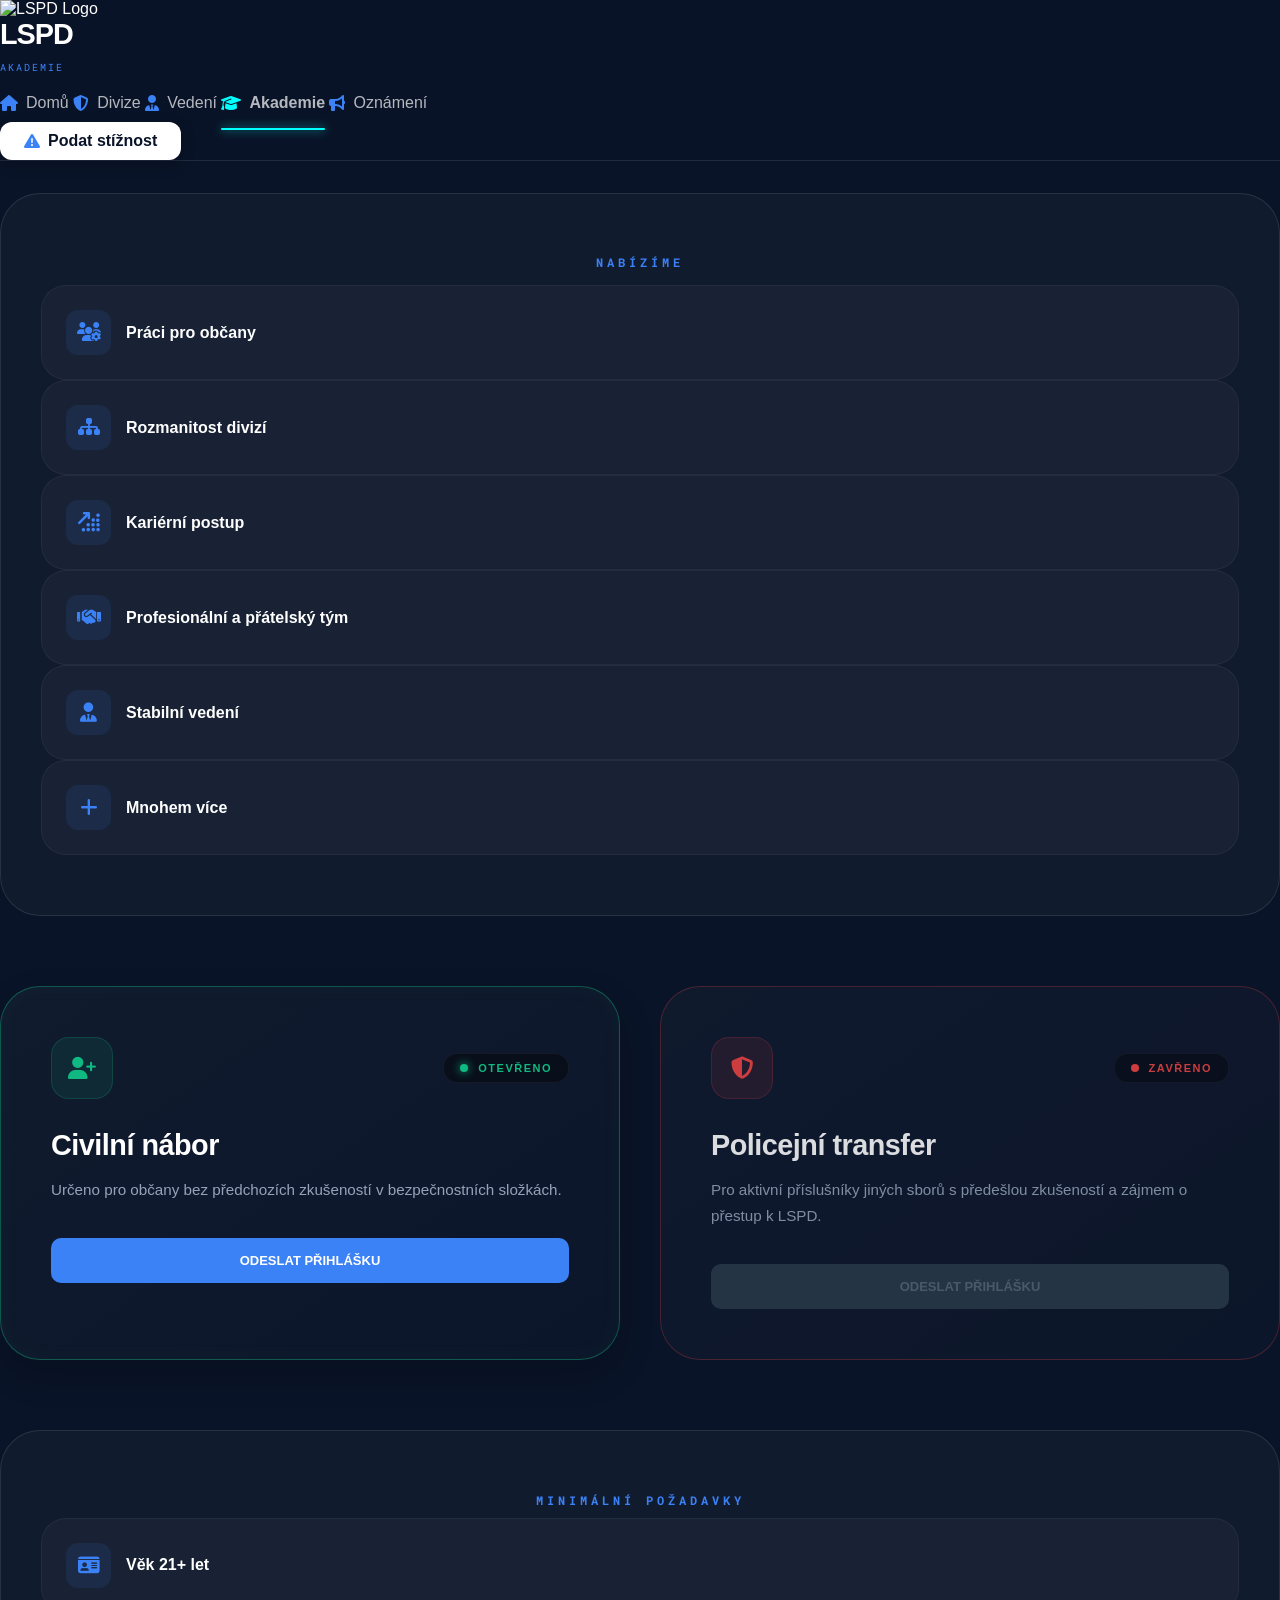
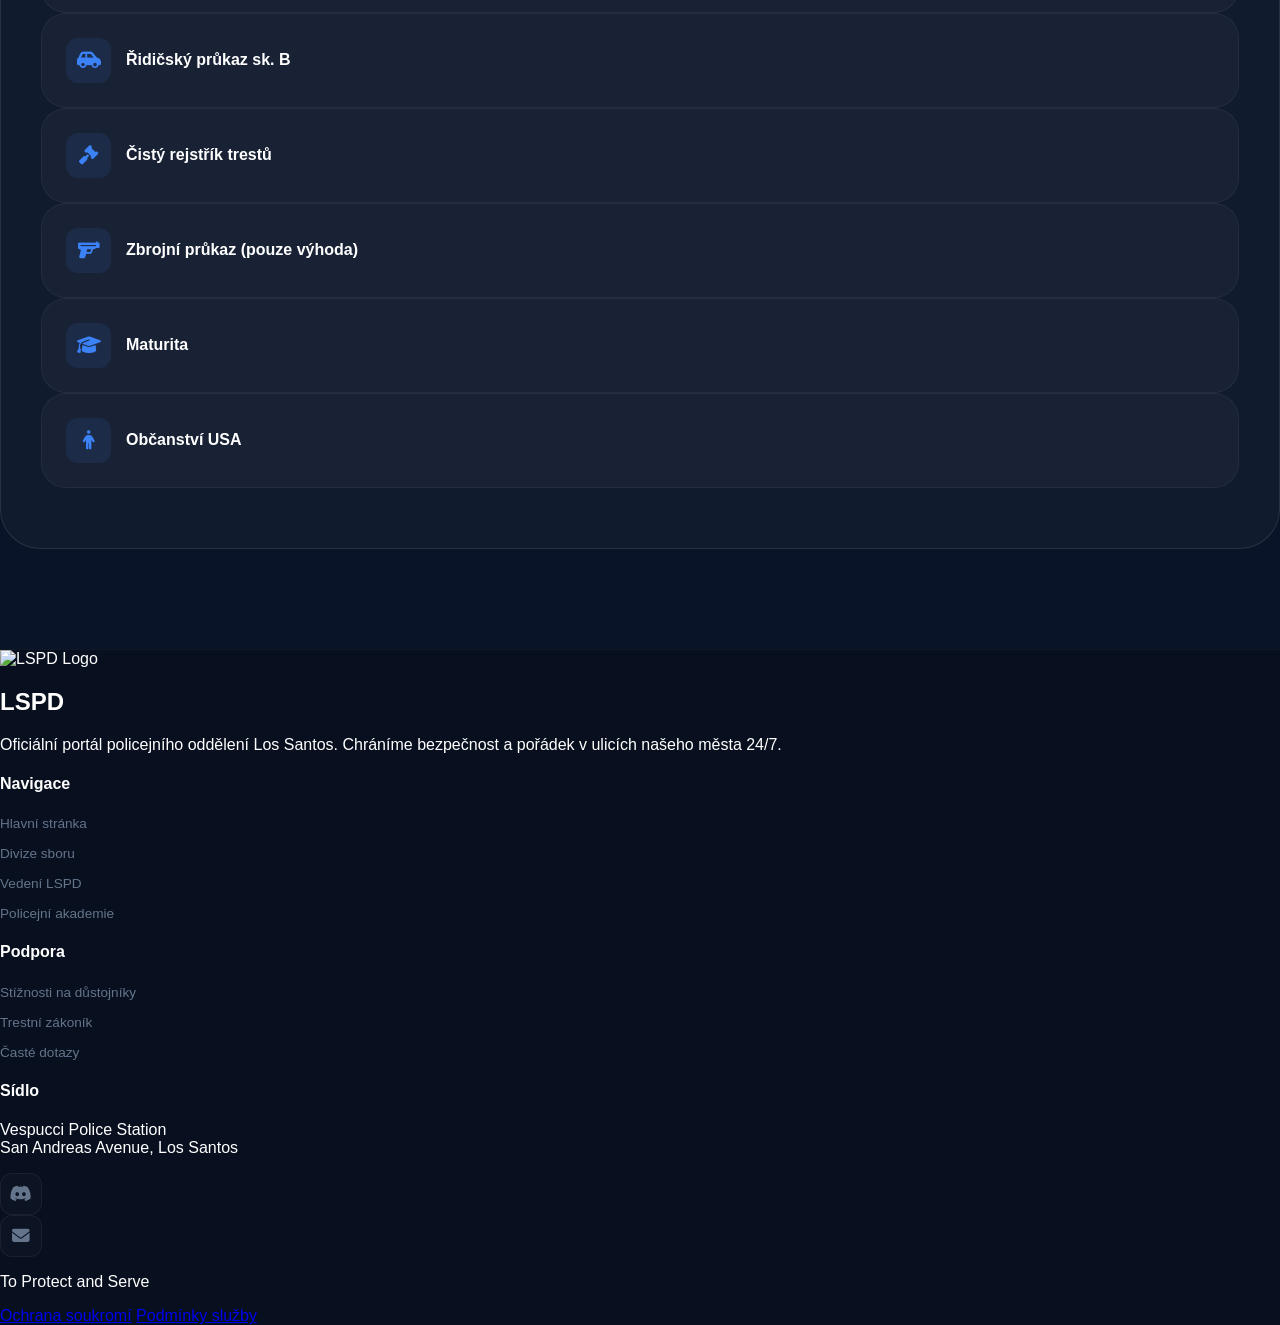
==== commit 92de4137: "Add files via upload" ====
--- a/academy.html
+++ b/academy.html
@@ -127,13 +127,13 @@
         </div>
     </div>
 
-    <div class="recruitment-mini-card status-open">
+    <div class="recruitment-mini-card status-closed">
         <div class="mini-card-content">
             <div class="mini-card-header">
                 <div class="mini-icon-circle"><i class="fa-solid fa-shield-halved"></i></div>
                 <div class="mini-status-badge">
                     <span class="mini-dot"></span>
-                    <span class="mini-status-text">Otevřeno</span>
+                    <span class="mini-status-text">Zavřeno</span>
                 </div>
             </div>
             <h3 class="mini-card-title">Policejní transfer</h3>
@@ -220,7 +220,7 @@
                 </p>
                 <div class="flex gap-4">
                     <a href="#" class="footer-social-icon"><i class="fa-brands fa-discord"></i></a>
-                    <a href="https://docs.google.com/forms/d/1-U0PTSVVx-R2bm7Mfep4bvLITmagsBzN_9uMXjS5U7w/viewform?edit_requested=true" class="footer-social-icon"><i class="fa-solid fa-envelope"></i></a>
+                    <a href="" class="footer-social-icon"><i class="fa-solid fa-envelope"></i></a>
                 </div>
             </div>
 
--- a/style.css
+++ b/style.css
@@ -277,7 +277,7 @@
 
 main {
     margin-top: 2rem;
-    background-image: ;
+    
 }
 
 html {
@@ -1416,9 +1416,9 @@
 }
 
 
-.station-container-final { display: grid; grid-template-columns: 1fr 1fr; gap: 20px; width: 100%; margin-top: 30px; }
-.station-card-v2 { background: rgba(255, 255, 255, 0.02); border: 1px solid rgba(255,255,255,0.05); border-radius: 25px; padding: 40px 20px; display: flex; flex-direction: column; align-items: center; text-align: center; transition: 0.3s; }
-.station-card-v2:hover { background: rgba(255, 255, 255, 0.02); border-color: #3b82f6; transform: translateY(-5px); }
+.station-container-final { display: flex; flex-direction: column; align-items: center; justify-content: center;max-width: 800px; margin-top: 30px; margin-left:auto; margin-right:auto}
+.station-card-v2 { background: rgba(255, 255, 255, 0.02) !important; border: 1px solid rgba(255,255,255,0.05); border-radius: 25px; padding: 40px 20px; display: flex; flex-direction: column; align-items: center; text-align: center; transition: 0.3s; }
+.station-card-v2:hover { background: rgba(255, 255, 255, 0.02) !important; border-color: #3b82f6; transform: translateY(-5px); }
 .icon-box-v2 { width: 70px; height: 70px; background: rgba(59,130,246,0.1); color: #3b82f6; border-radius: 50%; display: flex; align-items: center; justify-content: center; font-size: 28px; margin-bottom: 25px; box-shadow: 0 0 20px rgba(59,130,246,0.1); }
 .st-label { color: #3b82f6; font-size: 11px; font-weight: 900; text-transform: uppercase; letter-spacing: 3px; margin-bottom: 15px; }
 .st-name { color: #fff; font-size: 18px; font-weight: 700; margin-bottom: 8px; }
@@ -1428,7 +1428,7 @@
    HLAVNÍ NASTAVENÍ A CHYTRÝ GRID
    ========================================================================== */
 body {
-    background-color: #050b14;
+    background-color: #0a1428;
     color: #ffffff;
     font-family: 'Segoe UI', Roboto, -apple-system, sans-serif;
     margin: 0;
